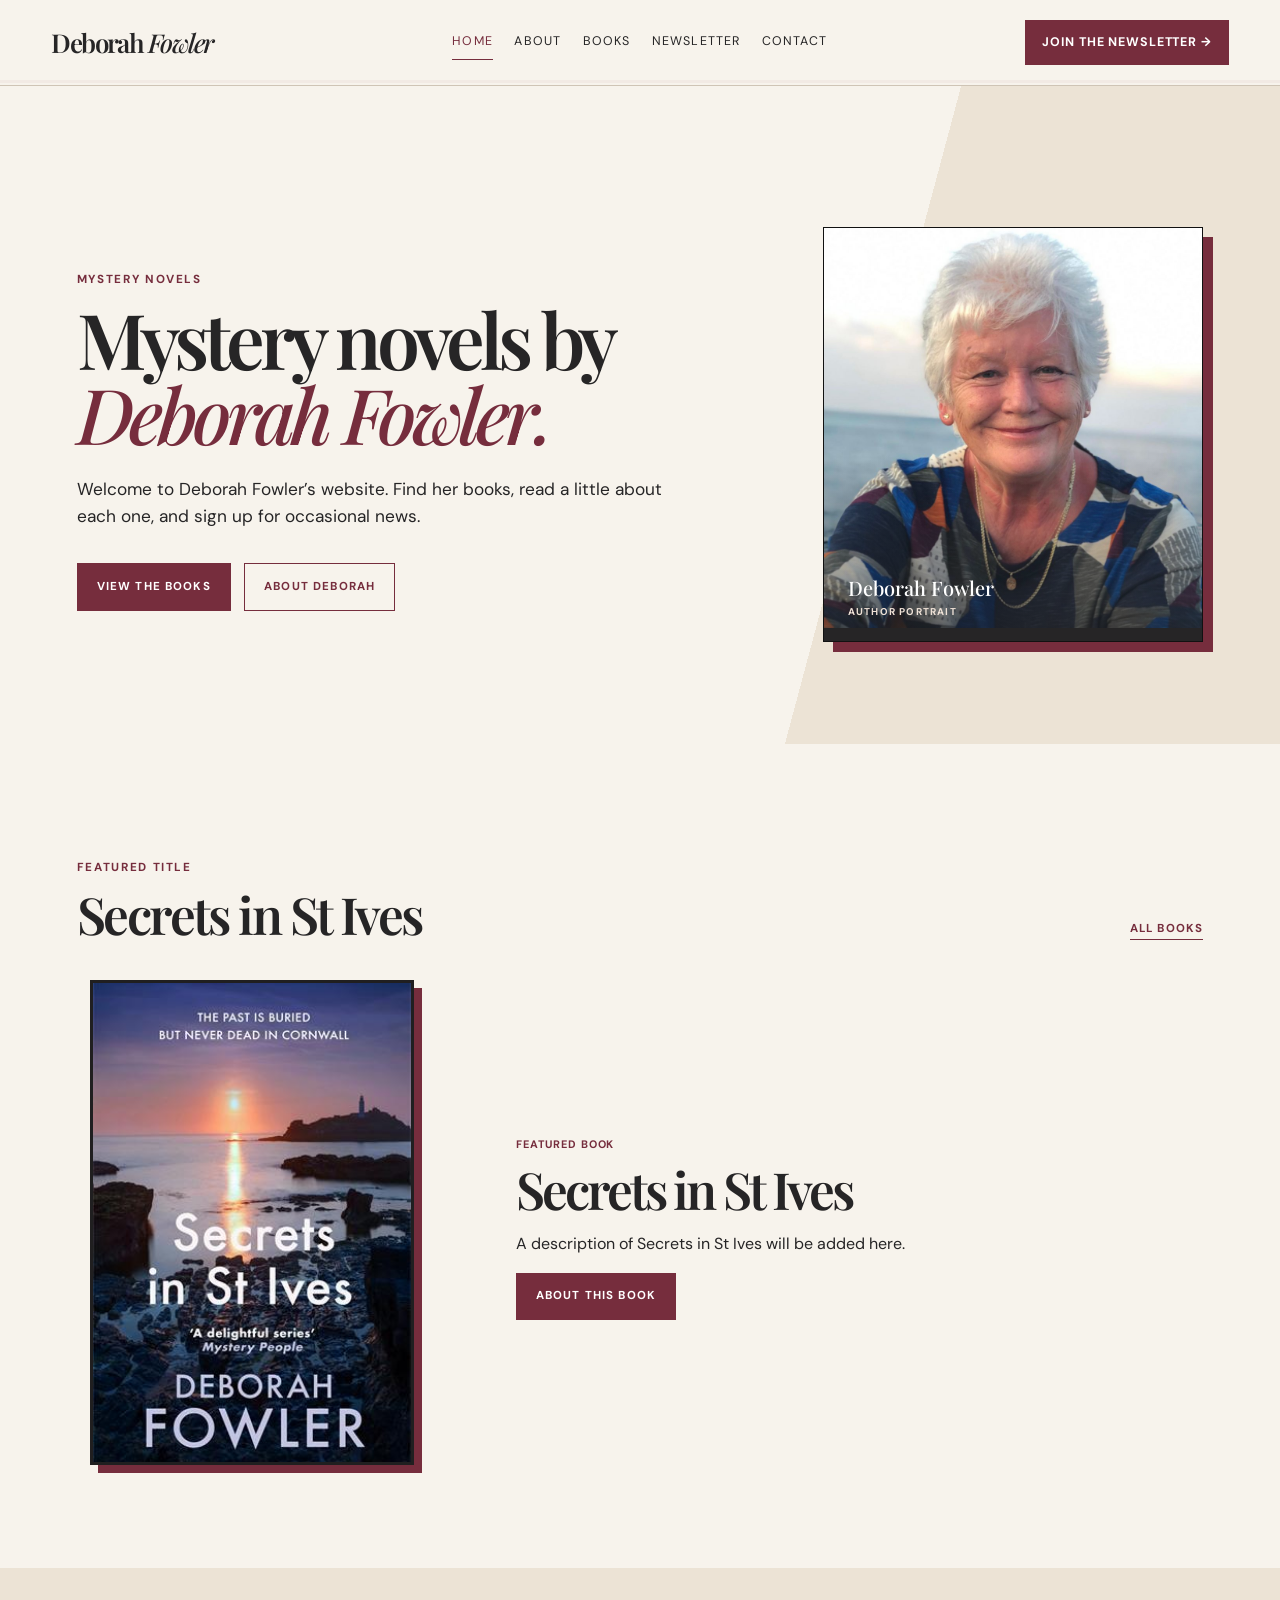
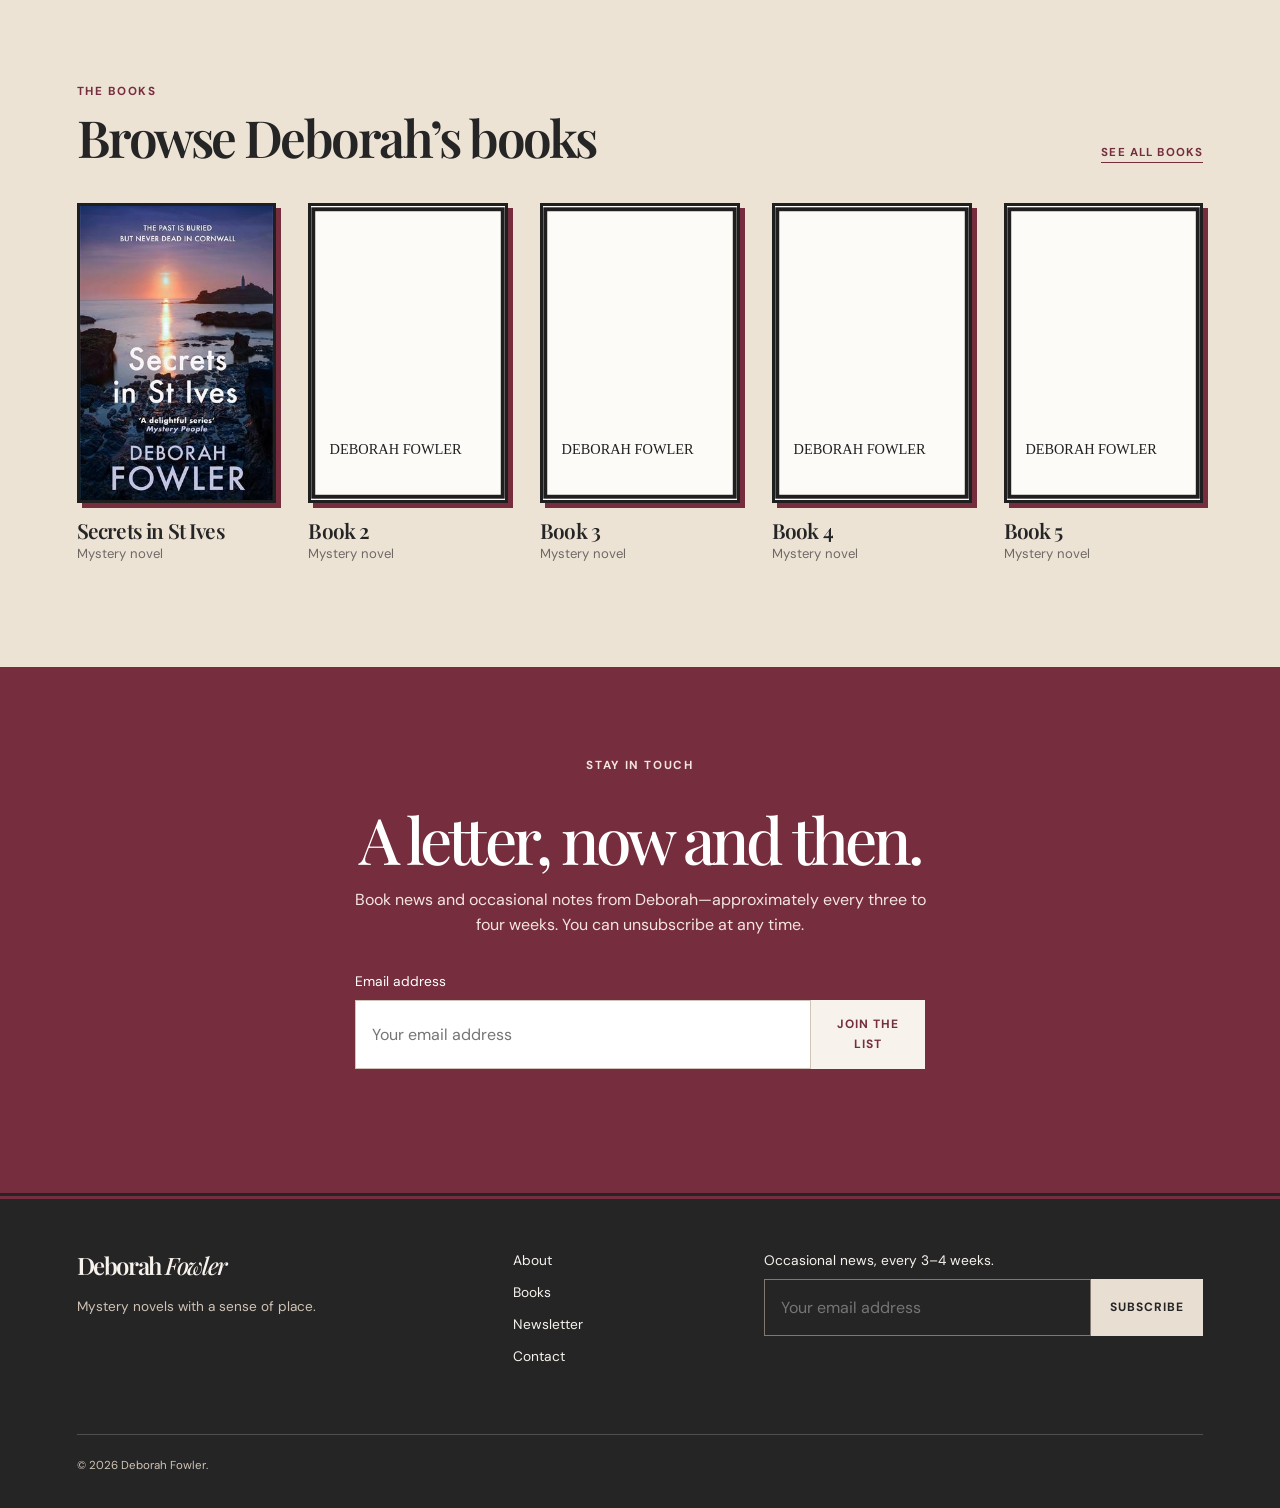
==== index.html @ 2b11295f "Initial Deborah Fowler author website" ====
<!doctype html>
<html lang="en">
<head>
  <meta charset="UTF-8" />
  <meta name="viewport" content="width=device-width, initial-scale=1.0" />
  <meta name="description" content="Deborah Fowler — mystery novelist." />
  <meta property="og:type" content="website" />
  <meta property="og:title" content="Deborah Fowler — Mystery Novels" />
  <meta property="og:description" content="Discover the books of Deborah Fowler." />
  <meta property="og:image" content="/assets/deborah-fowler.jpg" />
  <title>Deborah Fowler — Mystery Novels</title>
  <link rel="preconnect" href="https://fonts.googleapis.com" />
  <link rel="preconnect" href="https://fonts.gstatic.com" crossorigin />
  <link href="https://fonts.googleapis.com/css2?family=DM+Sans:opsz,wght@9..40,400;9..40,500;9..40,700&family=Playfair+Display:ital,wght@0,500;0,600;0,700;1,500&display=swap" rel="stylesheet" />
  <link rel="stylesheet" href="/styles.css" />
</head>
<body>
  <a class="skip-link" href="#main">Skip to content</a>
  <header class="site-header">
    <a class="wordmark" href="/" data-route aria-label="Deborah Fowler home">Deborah <em>Fowler</em></a>
    <button class="menu-toggle" type="button" aria-expanded="false" aria-controls="site-nav"><span></span><span></span><span></span><span class="sr-only">Open menu</span></button>
    <nav id="site-nav" class="site-nav" aria-label="Main navigation">
      <a href="/" data-route>Home</a><a href="/about" data-route>About</a><a href="/books" data-route>Books</a><a href="/newsletter" data-route>Newsletter</a><a href="/contact" data-route>Contact</a>
    </nav>
    <a class="header-cta" href="/newsletter" data-route>Join the newsletter <span aria-hidden="true">→</span></a>
  </header>
  <main id="main" tabindex="-1"></main>
  <footer class="site-footer">
    <div><a class="wordmark footer-mark" href="/" data-route>Deborah <em>Fowler</em></a><p>Mystery novels with a sense of place.</p></div>
    <div class="footer-links"><a href="/about" data-route>About</a><a href="/books" data-route>Books</a><a href="/newsletter" data-route>Newsletter</a><a href="/contact" data-route>Contact</a></div>
    <form class="footer-form newsletter-form" data-endpoint="/api/newsletter/subscribe" novalidate>
      <label for="footer-email">Occasional news, every 3–4 weeks.</label>
      <div><input id="footer-email" name="email" type="email" autocomplete="email" placeholder="Your email address" required /><button type="submit">Subscribe</button></div>
      <p class="form-message" aria-live="polite"></p>
    </form>
    <p class="copyright">© <span id="year"></span> Deborah Fowler.</p>
  </footer>
  <script type="module" src="/js/app.js"></script>
</body>
</html>
---- styles.css ----
:root {
  --paper: #f7f3ec;
  --paper-deep: #ece3d5;
  --ink: #262526;
  --muted: #6e6964;
  --wine: #762d3d;
  --wine-dark: #55202d;
  --line: #cfc4b5;
  --serif: "Playfair Display", Georgia, serif;
  --sans: "DM Sans", Arial, sans-serif;
}

* { box-sizing: border-box; }
html { scroll-behavior: smooth; }
body { margin: 0; color: var(--ink); background: var(--paper); font: 400 16px/1.6 var(--sans); }
a { color: inherit; text-decoration: none; }
button, input, textarea { font: inherit; }
button { cursor: pointer; }
button:disabled { cursor: wait; opacity: .72; }
:focus-visible { outline: 3px solid var(--wine); outline-offset: 3px; }
.sr-only { position: absolute; width: 1px; height: 1px; padding: 0; margin: -1px; overflow: hidden; clip: rect(0, 0, 0, 0); white-space: nowrap; border: 0; }
.skip-link { position: absolute; top: -4rem; left: 1rem; z-index: 10; padding: .7rem 1rem; color: white; background: var(--ink); }
.skip-link:focus { top: 1rem; }

/* Shared navigation */
.site-header { position: sticky; top: 0; z-index: 5; display: grid; grid-template-columns: 1fr auto 1fr; align-items: center; gap: 2rem; min-height: 86px; padding: 1.2rem max(4vw, 1.5rem); border-bottom: 1px solid var(--line); background: rgba(247, 243, 236, .96); }
.wordmark { font: 600 1.62rem var(--serif); letter-spacing: -.06em; white-space: nowrap; }
.wordmark em { font-weight: 500; }
.site-nav { display: flex; gap: 1.35rem; font-size: .78rem; letter-spacing: .09em; text-transform: uppercase; }
.site-nav a { padding: .45rem 0; border-bottom: 1px solid transparent; }
.site-nav a:hover, .site-nav a.active { color: var(--wine); border-color: var(--wine); }
.header-cta, .button { display: inline-block; border: 1px solid var(--wine); background: var(--wine); color: white; font-size: .72rem; font-weight: 700; letter-spacing: .1em; text-transform: uppercase; }
.header-cta { justify-self: end; padding: .72rem 1rem; font-size: .78rem; letter-spacing: .07em; }
.header-cta:hover, .button:hover { border-color: var(--wine-dark); background: var(--wine-dark); }
.button { padding: .85rem 1.18rem; }
.button-outline { background: transparent; color: var(--wine); }
.button-outline:hover { color: white; }
.menu-toggle { display: none; padding: 8px; border: 0; background: none; }
.menu-toggle span:not(.sr-only) { display: block; width: 25px; margin: 5px; border-top: 1px solid var(--ink); }

/* Page layout */
.page { min-height: 72vh; }
.section { padding: clamp(4rem, 8vw, 7rem) max(6vw, 1.5rem); }
.section-tint { background: var(--paper-deep); }
.eyebrow, .placeholder { color: var(--wine); font-size: .73rem; font-weight: 700; letter-spacing: .14em; text-transform: uppercase; }
.placeholder { font-size: .68rem; letter-spacing: .08em; }
.section-heading { display: flex; align-items: end; justify-content: space-between; gap: 1rem; margin-bottom: 2.5rem; }
.section-heading h2 { margin: .35rem 0 0; font: 600 clamp(2.2rem, 4vw, 4rem)/1 var(--serif); letter-spacing: -.05em; }
.text-link { color: var(--wine); border-bottom: 1px solid var(--wine); font-size: .72rem; font-weight: 700; letter-spacing: .1em; text-transform: uppercase; }
.page-intro { max-width: 800px; padding: clamp(4rem, 9vw, 8rem) max(6vw, 1.5rem) 3rem; }
.page-intro h1, .hero h1 { margin: .8rem 0 1.5rem; font: 600 clamp(3.1rem, 6vw, 6.2rem)/.98 var(--serif); letter-spacing: -.065em; }
.page-intro p:last-child { max-width: 42rem; font-size: 1.1rem; }
.hero { display: grid; grid-template-columns: minmax(0, 1.1fr) minmax(280px, .65fr); align-items: center; gap: clamp(2rem, 8vw, 10rem); padding: clamp(4rem, 11vw, 9rem) max(6vw, 1.5rem) clamp(4rem, 8vw, 7rem); background: linear-gradient(105deg, var(--paper) 0 66%, var(--paper-deep) 66%); }
.hero h1 em { color: var(--wine); font-weight: 500; }
.hero-copy { max-width: 39rem; font-size: 1.08rem; }
.hero-actions { display: flex; flex-wrap: wrap; gap: .85rem; margin-top: 2rem; }

/* Author photography */
.author-photo { margin: 0; overflow: hidden; border: 1px solid #111; background: var(--ink); }
.author-photo img { display: block; width: 100%; height: 100%; object-fit: cover; object-position: center 26%; }
.hero-photo { position: relative; min-height: 415px; box-shadow: 10px 10px 0 var(--wine); }
.hero-photo::after { position: absolute; inset: 0; pointer-events: none; content: ""; background: linear-gradient(180deg, transparent 55%, rgba(38, 37, 38, .65)); }
.hero-photo figcaption { position: absolute; z-index: 1; bottom: 1.4rem; left: 1.5rem; color: #fff; font: 500 1.25rem var(--serif); }
.hero-photo figcaption span { display: block; margin-top: .25rem; color: #eee1d6; font: 700 .62rem var(--sans); letter-spacing: .12em; text-transform: uppercase; }
.about-grid { display: grid; grid-template-columns: .75fr 1.25fr; align-items: start; gap: clamp(2rem, 8vw, 8rem); }
.about-photo { min-height: 390px; box-shadow: 8px 8px 0 var(--wine); }
.prose { max-width: 44rem; }
.prose h2 { font: 600 2.4rem/1 var(--serif); letter-spacing: -.05em; }
.prose p { font-size: 1.05rem; }

/* Book catalogue */
.feature-book { display: grid; grid-template-columns: minmax(220px, .48fr) minmax(0, 1fr); align-items: center; gap: clamp(2rem, 8vw, 9rem); max-width: 1100px; margin: auto; }
.feature-book h2 { margin: .5rem 0 1rem; font: 600 clamp(2.4rem, 4vw, 4.6rem)/1 var(--serif); letter-spacing: -.06em; }
.feature-book p:not(.placeholder) { max-width: 38rem; }
.book-grid { display: grid; grid-template-columns: repeat(5, 1fr); gap: clamp(1.4rem, 2.5vw, 2.5rem); }
.book-card { min-width: 0; }
.book-link { display: block; }
.book-cover { aspect-ratio: 2 / 3; min-height: 260px; overflow: hidden; border: 3px solid #201f20; background: #fcfbf8; box-shadow: 8px 8px 0 var(--wine); }
.book-cover img { display: block; width: 100%; height: 100%; object-fit: cover; }
.book-card .book-cover { min-height: auto; box-shadow: 5px 5px 0 var(--wine); transition: transform .2s; }
.book-card:hover .book-cover, .book-card:focus-within .book-cover { transform: translate(-3px, -3px); }
.book-title { margin: 1rem 0 .1rem; font: 600 1.3rem/1.1 var(--serif); letter-spacing: -.04em; }
.book-description { margin: 0; color: var(--muted); font-size: .82rem; }
.book-detail { display: grid; grid-template-columns: minmax(220px, .43fr) minmax(0, 1fr); gap: clamp(2.5rem, 9vw, 10rem); max-width: 1000px; margin: 2.5rem auto 0; }
.book-detail .book-cover { min-height: 390px; }
.book-detail h1 { margin: .5rem 0 1rem; font: 600 clamp(3rem, 6vw, 5.4rem)/.95 var(--serif); letter-spacing: -.07em; }
.book-meta, .buy-placeholder { color: var(--muted); font-size: .82rem; }
.extract { margin: 2rem 0; padding: .7rem 0 .7rem 1.4rem; border-left: 2px solid var(--wine); font: 500 1.3rem/1.6 var(--serif); }
.purchase-links { display: flex; flex-wrap: wrap; gap: .75rem; margin-top: 1.5rem; }

/* Forms */
.newsletter-panel { padding: clamp(3rem, 7vw, 6rem) 1.5rem; color: white; background: var(--wine); text-align: center; }
.newsletter-panel h2 { margin: .5rem 0 1rem; font: 500 clamp(2.4rem, 5vw, 5rem)/1 var(--serif); letter-spacing: -.06em; }
.newsletter-panel > p { max-width: 36rem; margin: 0 auto 2rem; color: #f4e6df; }
.newsletter-form { max-width: 570px; margin: auto; }
.newsletter-form label { display: block; margin-bottom: .5rem; text-align: left; font-size: .86rem; }
.newsletter-form div { display: flex; }
.newsletter-form input, .contact-form input, .contact-form textarea { width: 100%; padding: .9rem 1rem; border: 1px solid var(--line); border-radius: 0; background: #fff; color: var(--ink); }
.newsletter-form button { padding: .9rem 1.2rem; border: 1px solid var(--ink); background: var(--ink); color: white; font-size: .75rem; font-weight: 700; letter-spacing: .08em; text-transform: uppercase; }
.newsletter-panel .newsletter-form button { border-color: var(--paper); background: var(--paper); color: var(--wine); }
.form-message { min-height: 1.5rem; margin: .65rem 0 0; text-align: left; font-size: .84rem; }
.newsletter-panel .form-message { color: #fff; }
form[data-state="error"] .form-message { color: #b52235; }
.newsletter-panel[data-state="error"] .form-message { color: #ffe5e9; }
form[data-state="success"] .form-message { color: #236b45; }
.newsletter-panel form[data-state="success"] .form-message { color: #fff; }
.contact-layout { display: grid; grid-template-columns: .75fr 1.25fr; gap: clamp(2rem, 9vw, 10rem); max-width: 1050px; margin: auto; }
.contact-layout h1 { margin: .5rem 0 1rem; font: 600 clamp(3rem, 6vw, 5rem)/.98 var(--serif); letter-spacing: -.065em; }
.contact-form { display: grid; gap: 1.1rem; }
.contact-form label { display: grid; gap: .45rem; font-size: .82rem; font-weight: 700; letter-spacing: .04em; text-transform: uppercase; }
.contact-form textarea { min-height: 160px; resize: vertical; }
.contact-form button { justify-self: start; }
.privacy-note { color: var(--muted); font-size: .82rem; }

/* Footer */
.site-footer { display: grid; grid-template-columns: 1.15fr .6fr 1.3fr; gap: 3rem; padding: 3.5rem max(6vw, 1.5rem) 2rem; color: #f7f3ec; background: var(--ink); }
.footer-mark { font-size: 1.5rem; }
.site-footer p { color: #cfc4b5; font-size: .85rem; }
.footer-links { display: grid; gap: .4rem; font-size: .86rem; }
.footer-links a:hover { color: #e4a5b2; }
.footer-form { max-width: none; margin: 0; }
.footer-form div { display: flex; }
.footer-form input { border: 1px solid #817971; background: transparent; color: #fff; }
.footer-form button { border: 0; background: #e8ded2; color: var(--ink); }
.copyright { grid-column: 1 / -1; margin: 1rem 0 0; padding-top: 1.4rem; border-top: 1px solid #524e4b; font-size: .72rem !important; }

@media (max-width: 900px) {
  .site-header { grid-template-columns: 1fr auto; gap: 1rem; }
  .menu-toggle { display: block; order: 2; }
  .header-cta { display: none; }
  .site-nav { display: none; grid-row: 2; grid-column: 1 / -1; flex-direction: column; gap: 0; padding: .8rem 0 0; }
  .site-nav.open { display: flex; }
  .hero, .feature-book, .about-grid, .book-detail, .contact-layout { grid-template-columns: 1fr; }
  .hero { background: var(--paper); }
  .hero-photo { min-height: 350px; max-width: 500px; }
  .about-photo { max-width: 430px; }
  .book-grid { grid-template-columns: repeat(3, 1fr); }
  .site-footer { grid-template-columns: 1fr 1fr; }
  .footer-form { grid-column: 1 / -1; }
  .book-detail .book-cover { max-width: 330px; }
}

@media (max-width: 560px) {
  .site-header { min-height: 70px; padding: 1rem 1.25rem; }
  .wordmark { font-size: 1.38rem; }
  .hero h1, .page-intro h1 { font-size: 3.25rem; }
  .section, .page-intro { padding-right: 1.25rem; padding-left: 1.25rem; }
  .section-heading { flex-direction: column; align-items: start; }
  .book-grid { grid-template-columns: repeat(2, 1fr); gap: 1.6rem 1.1rem; }
  .book-cover { min-height: 0; border-width: 2px; }
  .feature-book h2 { font-size: 3rem; }
  .site-footer { grid-template-columns: 1fr; gap: 2rem; padding: 3rem 1.25rem 1.5rem; }
  .footer-form { grid-column: auto; }
  .newsletter-form div { display: block; }
  .newsletter-form button { width: 100%; margin-top: .5rem; }
  .footer-form div { display: flex; }
  .footer-form button { width: auto; margin: 0; padding: .9rem .7rem; font-size: .64rem; }
  .footer-form input { min-width: 0; }
}
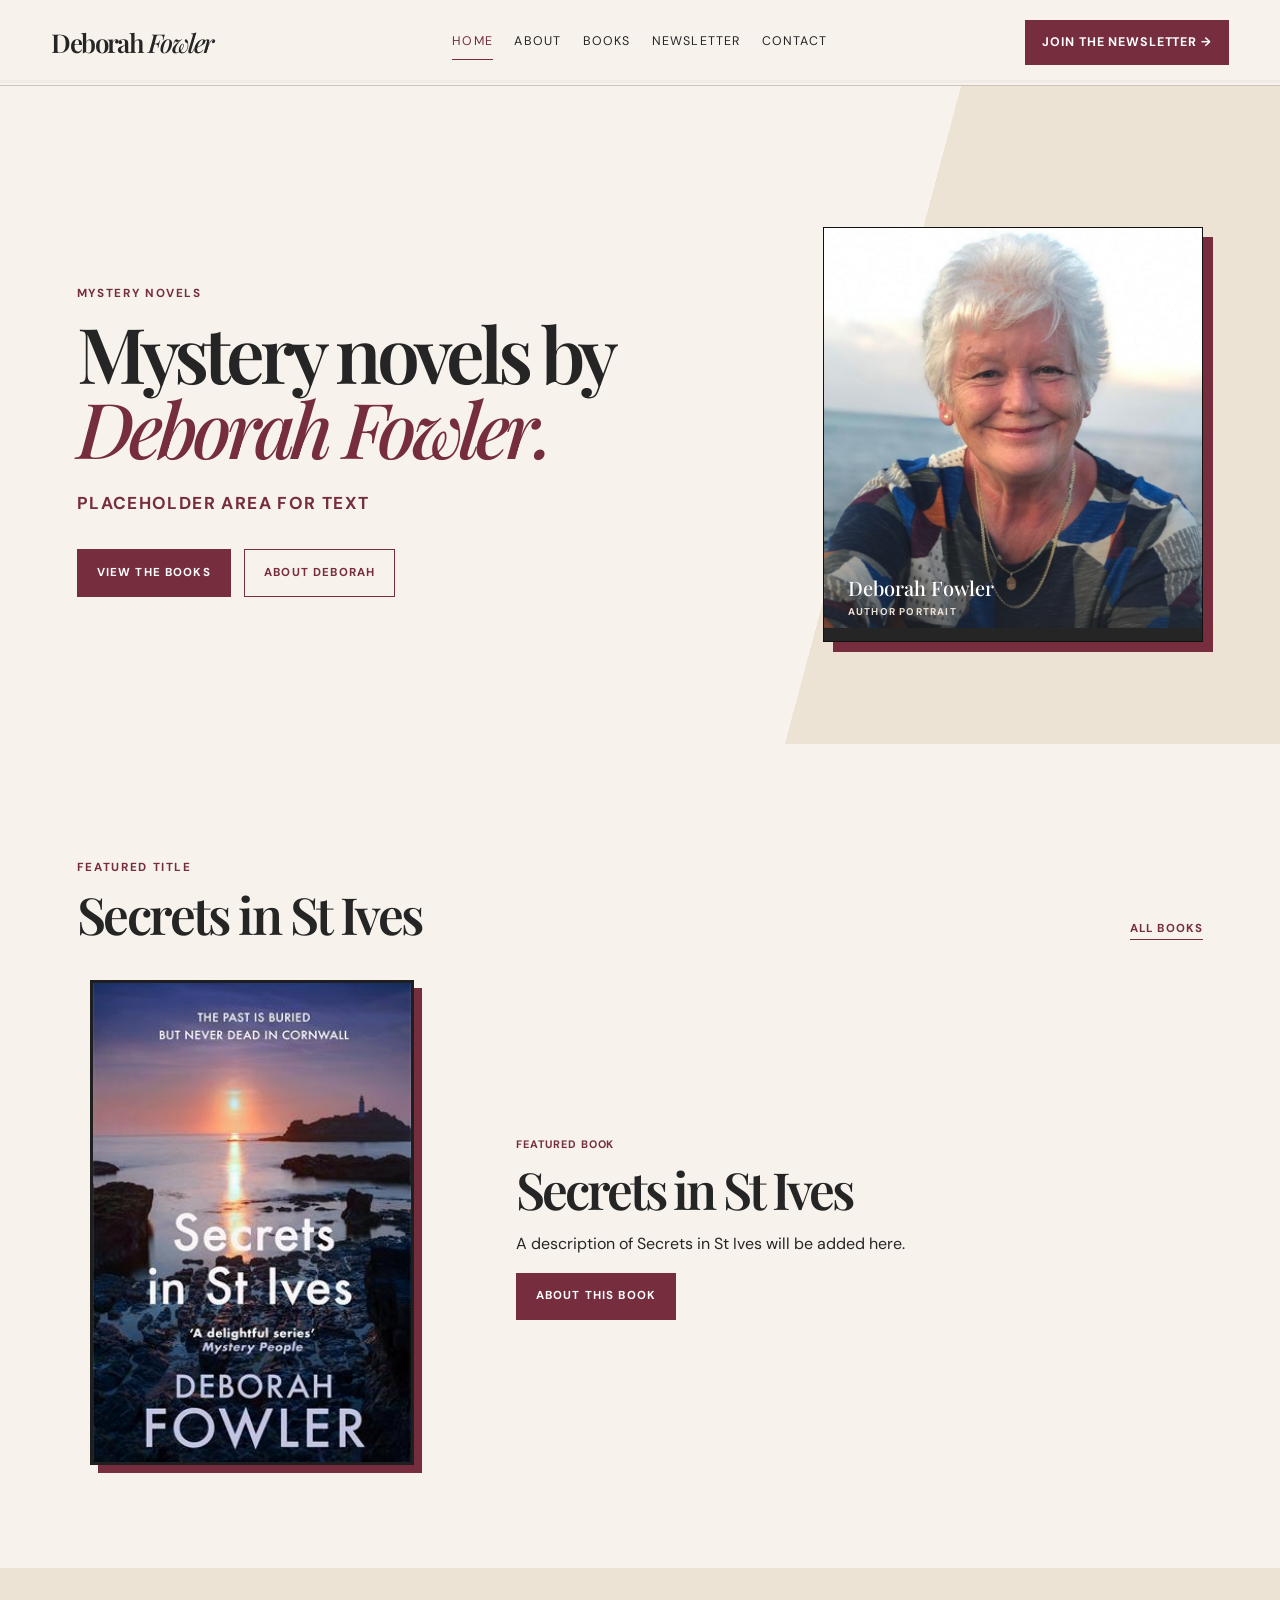
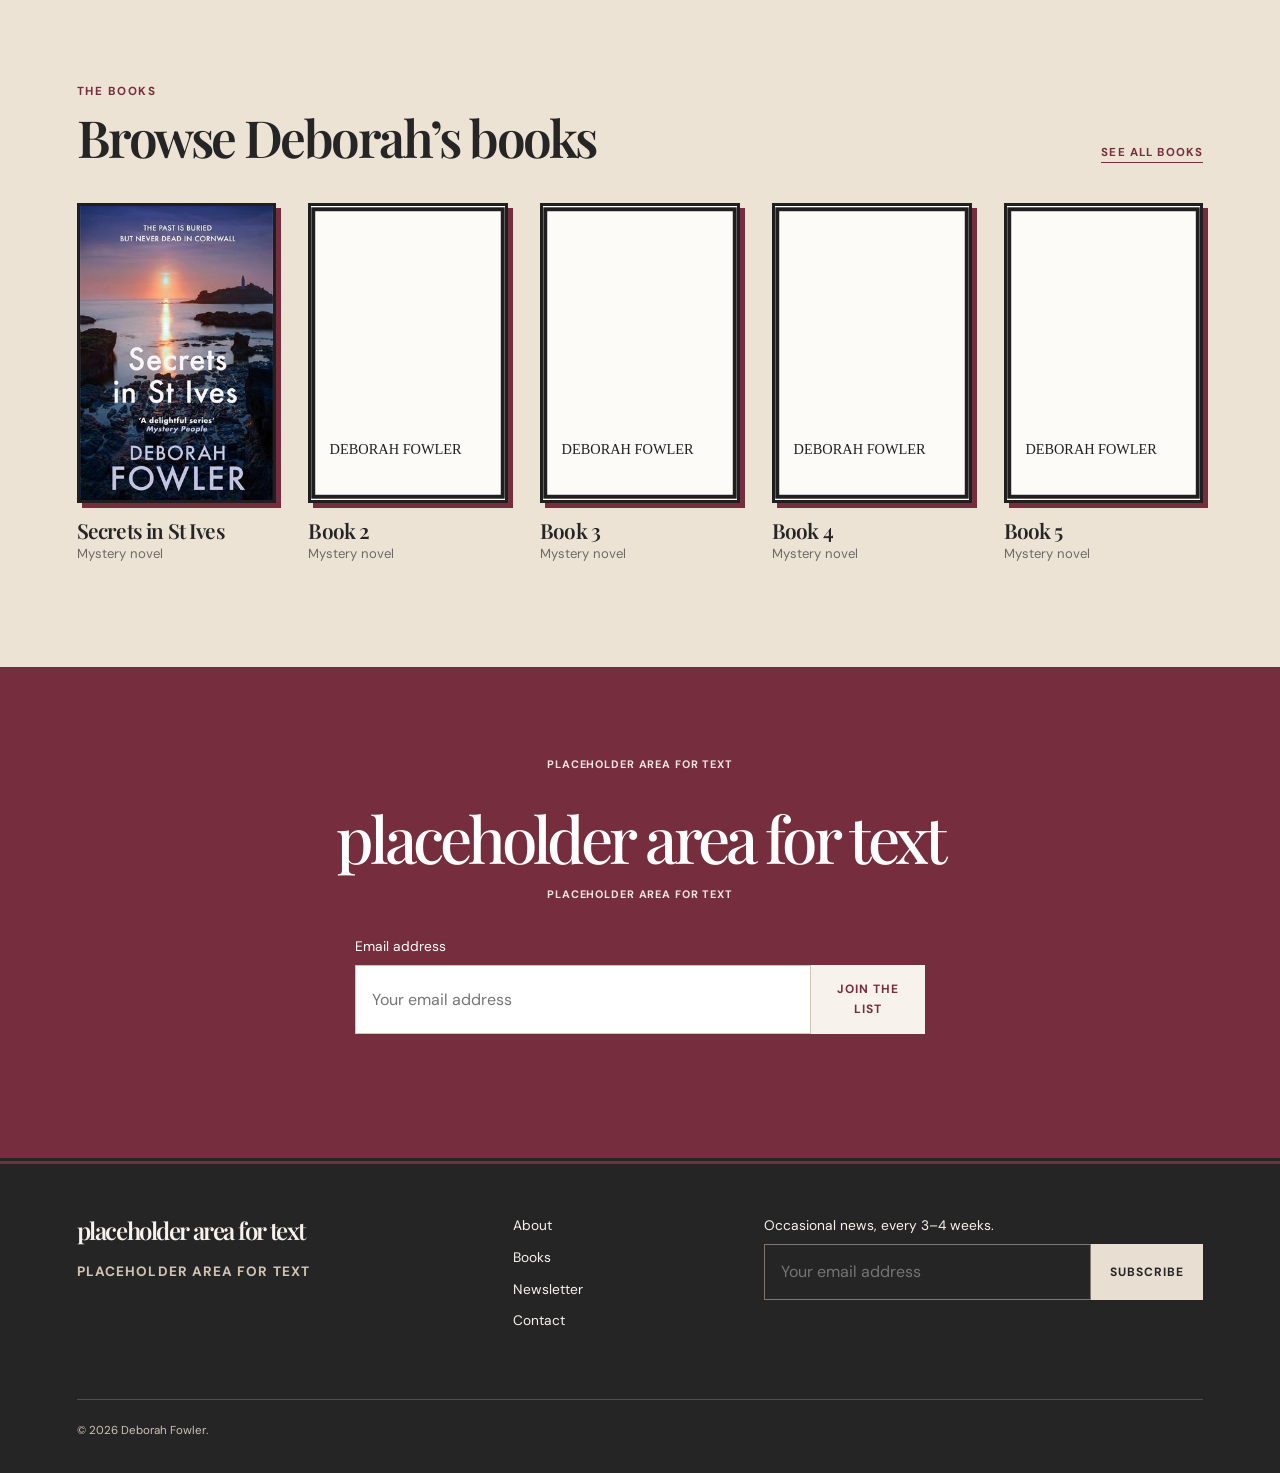
==== commit afbbd841: "Use neutral text placeholders across public site" ====
--- a/index.html
+++ b/index.html
@@ -26,7 +26,7 @@
   </header>
   <main id="main" tabindex="-1"></main>
   <footer class="site-footer">
-    <div><a class="wordmark footer-mark" href="/" data-route>Deborah <em>Fowler</em></a><p>Mystery novels with a sense of place.</p></div>
+    <div><a class="wordmark footer-mark" href="/" data-route>placeholder area for text</a><p class="placeholder">placeholder area for text</p></div>
     <div class="footer-links"><a href="/about" data-route>About</a><a href="/books" data-route>Books</a><a href="/newsletter" data-route>Newsletter</a><a href="/contact" data-route>Contact</a></div>
     <form class="footer-form newsletter-form" data-endpoint="/api/newsletter/subscribe" novalidate>
       <label for="footer-email">Occasional news, every 3–4 weeks.</label>
--- a/styles.css
+++ b/styles.css
@@ -99,6 +99,7 @@
 .newsletter-form button { padding: .9rem 1.2rem; border: 1px solid var(--ink); background: var(--ink); color: white; font-size: .75rem; font-weight: 700; letter-spacing: .08em; text-transform: uppercase; }
 .newsletter-panel .newsletter-form button { border-color: var(--paper); background: var(--paper); color: var(--wine); }
 .form-message { min-height: 1.5rem; margin: .65rem 0 0; text-align: left; font-size: .84rem; }
+.form-confirmation { max-width: 700px; padding: .85rem 1rem; border: 1px solid #8aa995; background: #edf5ef; color: #235c3d; font-weight: 700; }
 .newsletter-panel .form-message { color: #fff; }
 form[data-state="error"] .form-message { color: #b52235; }
 .newsletter-panel[data-state="error"] .form-message { color: #ffe5e9; }
